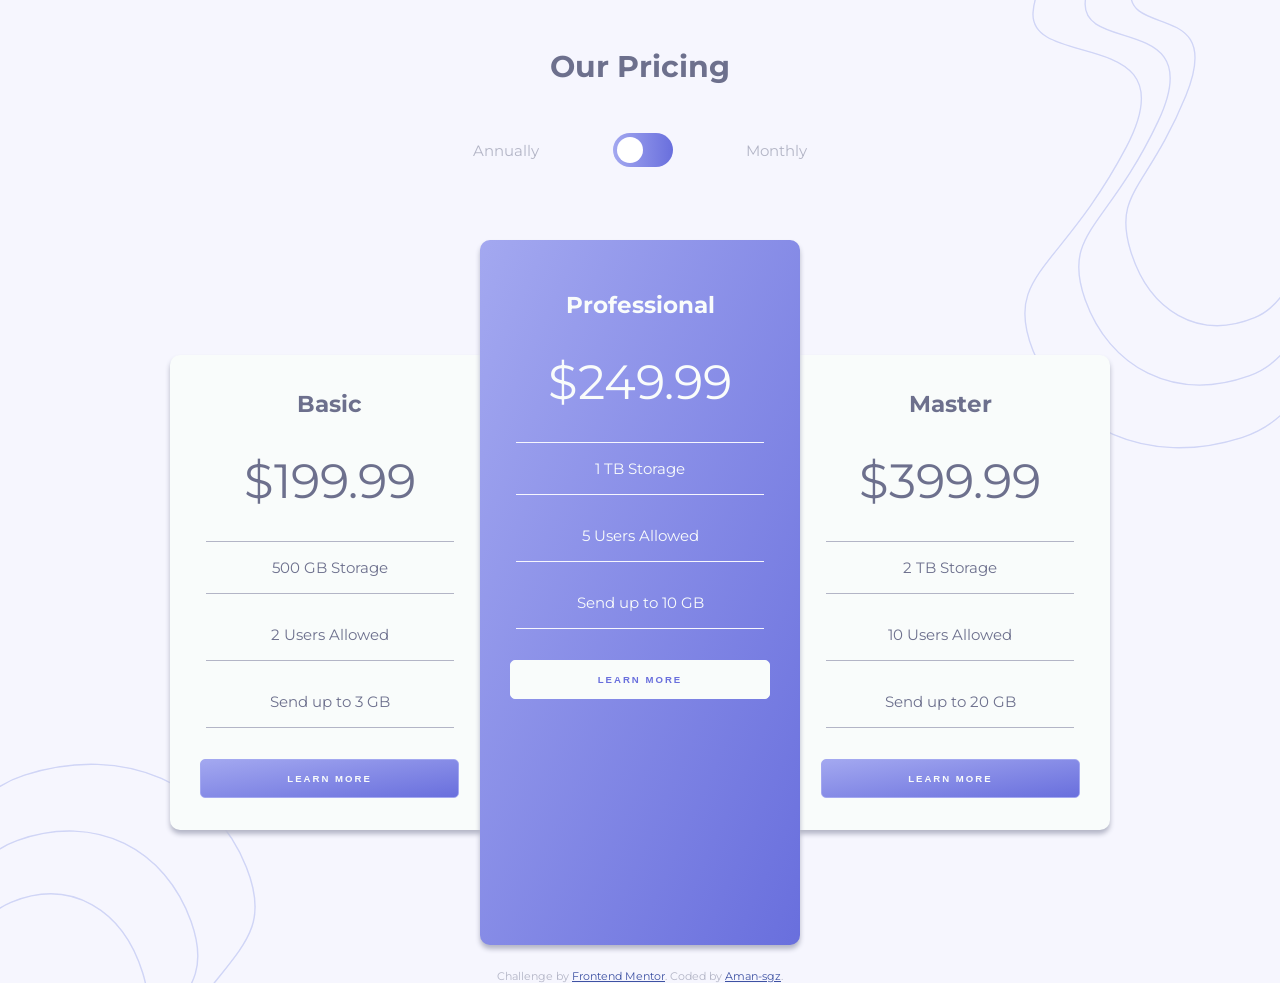
==== index.html @ 3aab44ef "Adding toggle." ====
<!DOCTYPE html>
<html lang="en">

<head>
  <meta charset="UTF-8">
  <meta name="viewport" content="width=device-width, initial-scale=1.0">
  <!-- displays site properly based on user's device -->

  <link rel="icon" type="image/png" sizes="32x32" href="./images/favicon-32x32.png">
  <link rel="stylesheet" href="styles/styles.css">

  <title>Frontend Mentor | [Pricing component with toggle]</title>

</head>

<body>

  <header>
    <h1 class="header__title">Our Pricing</h1>
    <div class="header__content">
      <p>Annually</p>
      <label for="toggle" class="switch">
        <input type="checkbox" name="toggle" id="toggle" unchecked>
        <span class="slider round"></span>
      </label>
      <p>Monthly</p>
    </div>
  </header>

  <div class="cards" id="cards">
    <div class="card">
      <h2 class="card__title">Basic</h2>
      <p class="card__price monthly">&dollar;19.99</p>
      <p class="card__price annually">&dollar;199.99</p>
      <p>500 GB Storage</p>
      <p>2 Users Allowed</p>
      <p>Send up to 3 GB</p>
      <button class="card__btn--blue">Learn More</button>
    </div>

    <div class="card card-blue">
      <h2 class="card-blue__title">Professional</h2>
      <p class="card-blue__price monthly">&dollar;24.99</p>
      <p class="card-blue__price annually">&dollar;249.99</p>
      <p>1 TB Storage</p>
      <p>5 Users Allowed</p>
      <p>Send up to 10 GB</p>
      <button class="card__btn--white">Learn More</button>
    </div>

    <div class="card">
      <h2 class="card__title">Master</h2>
      <p class="card__price monthly">&dollar;39.99</p>
      <p class="card__price annually">&dollar;399.99</p>
      <p>2 TB Storage</p>
      <p>10 Users Allowed</p>
      <p>Send up to 20 GB</p>
      <button class="card__btn--blue">Learn More</button>
    </div>
  </div>

  <div class="attribution">
    Challenge by <a href="https://www.frontendmentor.io?ref=challenge" target="_blank">Frontend Mentor</a>.
    Coded by <a href="#">Aman-sgz</a>.
  </div>

  <script src="js/scripts.js"></script>
</body>

</html>
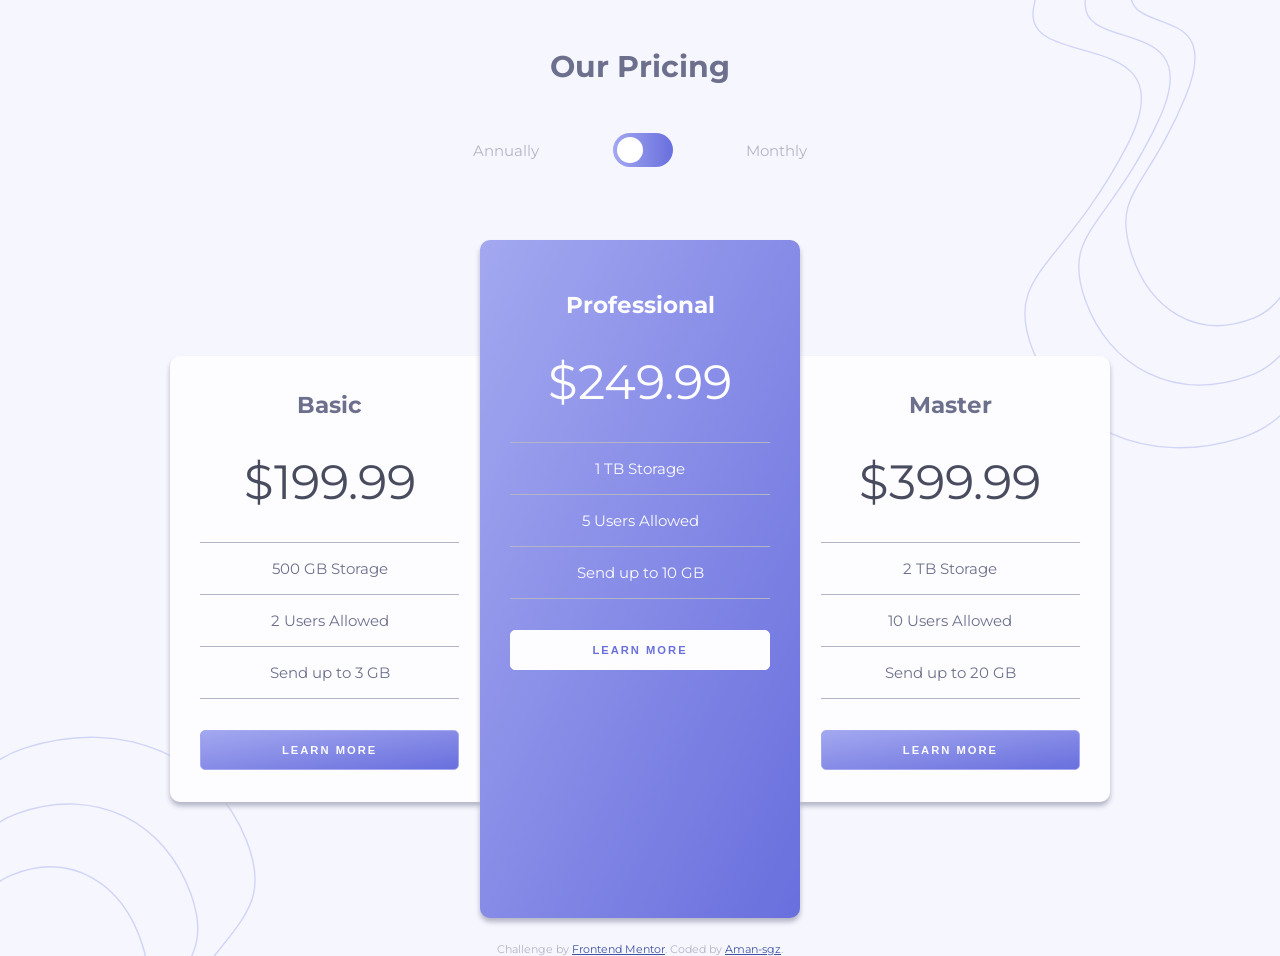
==== commit d28c9c0e: "Refactoring details list" ====
--- a/index.html
+++ b/index.html
@@ -32,9 +32,11 @@
       <h2 class="card__title">Basic</h2>
       <p class="card__price monthly">&dollar;19.99</p>
       <p class="card__price annually">&dollar;199.99</p>
-      <p>500 GB Storage</p>
-      <p>2 Users Allowed</p>
-      <p>Send up to 3 GB</p>
+      <ul class="card__list">
+        <li class="details">500 GB Storage</li>
+        <li class="details">2 Users Allowed</li>
+        <li class="details">Send up to 3 GB</li>
+      </ul>
       <button class="card__btn--blue">Learn More</button>
     </div>
 
@@ -42,9 +44,11 @@
       <h2 class="card-blue__title">Professional</h2>
       <p class="card-blue__price monthly">&dollar;24.99</p>
       <p class="card-blue__price annually">&dollar;249.99</p>
-      <p>1 TB Storage</p>
-      <p>5 Users Allowed</p>
-      <p>Send up to 10 GB</p>
+      <ul class="card__list">
+        <li class="details">1 TB Storage</li>
+        <li class="details">5 Users Allowed</li>
+        <li class="details">Send up to 10 GB</li>
+      </ul>        
       <button class="card__btn--white">Learn More</button>
     </div>
 
@@ -52,9 +56,11 @@
       <h2 class="card__title">Master</h2>
       <p class="card__price monthly">&dollar;39.99</p>
       <p class="card__price annually">&dollar;399.99</p>
-      <p>2 TB Storage</p>
-      <p>10 Users Allowed</p>
-      <p>Send up to 20 GB</p>
+      <ul class="card__list">
+        <li class="details">2 TB Storage</li>
+        <li class="details">10 Users Allowed</li>
+        <li class="details">Send up to 20 GB</li>
+      </ul>
       <button class="card__btn--blue">Learn More</button>
     </div>
   </div>
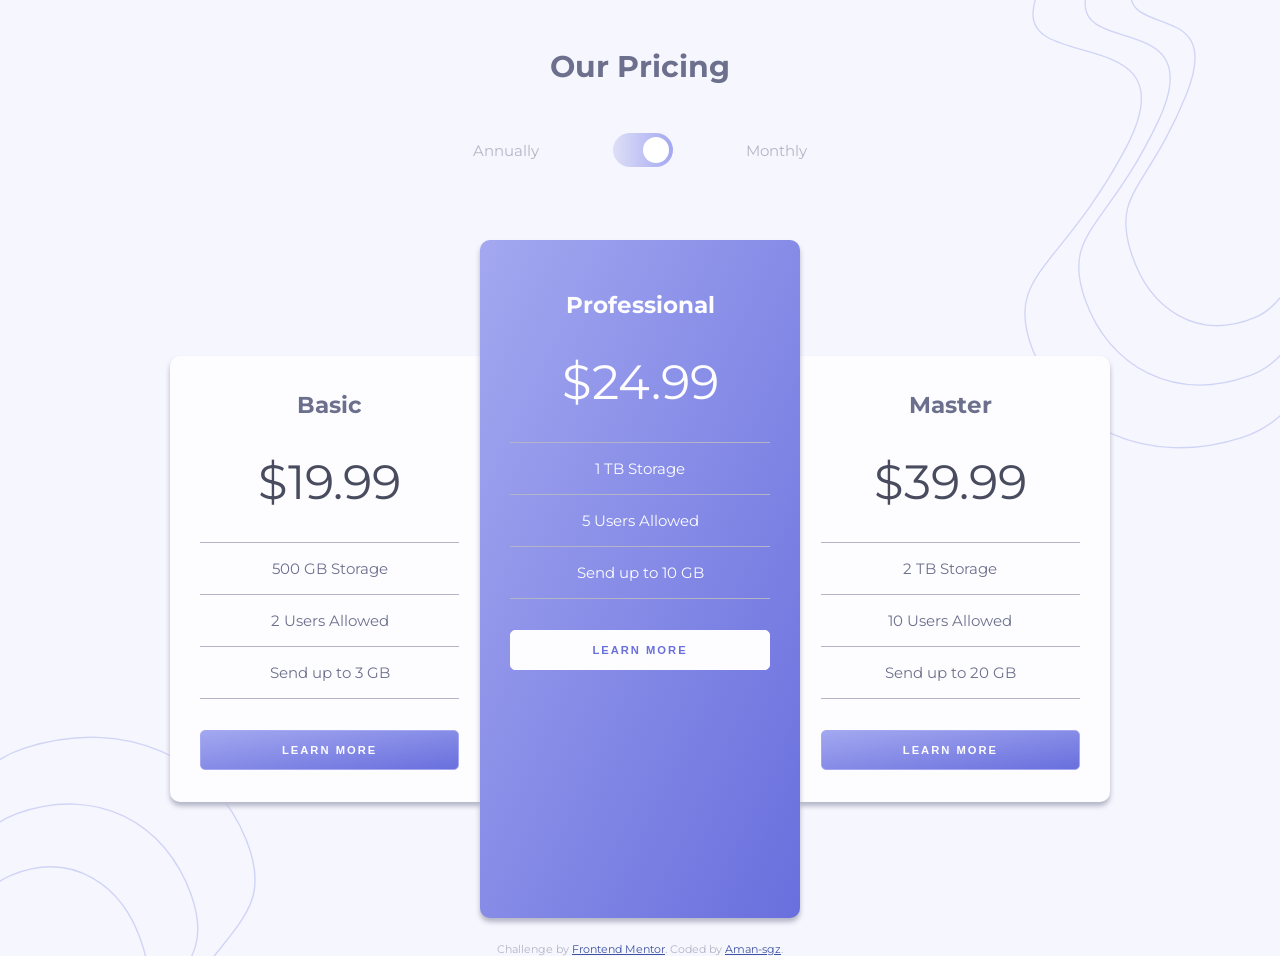
==== commit be814b07: "Refactoring" ====
--- a/index.html
+++ b/index.html
@@ -20,7 +20,7 @@
     <div class="header__content">
       <p>Annually</p>
       <label for="toggle" class="switch">
-        <input type="checkbox" name="toggle" id="toggle" unchecked>
+        <input type="checkbox" name="toggle" id="toggle" checked>
         <span class="slider round"></span>
       </label>
       <p>Monthly</p>
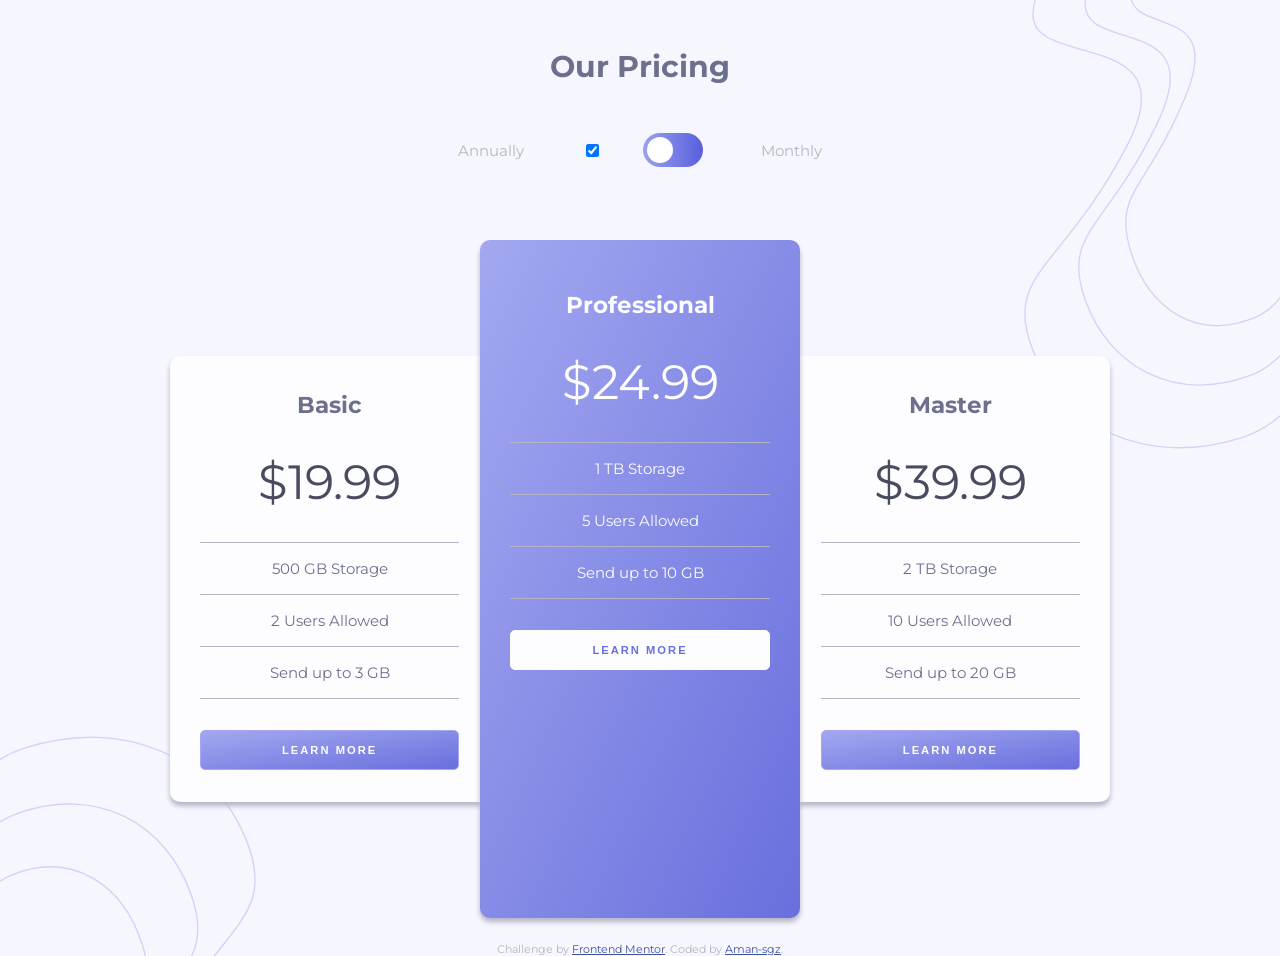
==== commit d1b78c1c: "Testing" ====
--- a/index.html
+++ b/index.html
@@ -19,8 +19,8 @@
     <h1 class="header__title">Our Pricing</h1>
     <div class="header__content">
       <p>Annually</p>
+      <input type="checkbox" name="toggle" id="toggle" checked>
       <label for="toggle" class="switch">
-        <input type="checkbox" name="toggle" id="toggle" checked>
         <span class="slider round"></span>
       </label>
       <p>Monthly</p>
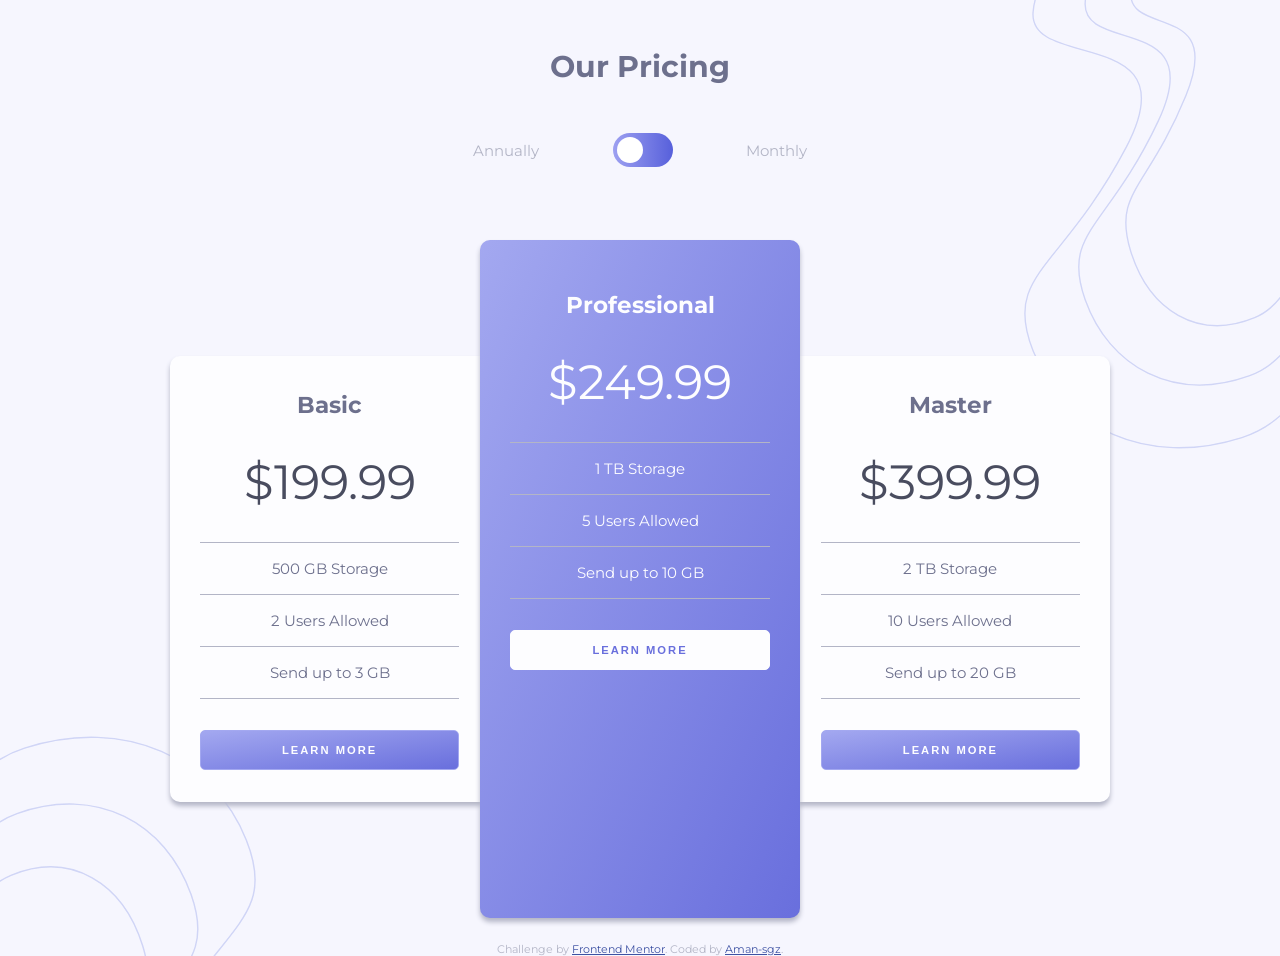
==== commit 1cc4a278: "Html Validation" ====
--- a/index.html
+++ b/index.html
@@ -19,8 +19,8 @@
     <h1 class="header__title">Our Pricing</h1>
     <div class="header__content">
       <p>Annually</p>
-      <input type="checkbox" name="toggle" id="toggle" checked>
       <label for="toggle" class="switch">
+        <input type="checkbox" name="toggle" id="toggle">
         <span class="slider round"></span>
       </label>
       <p>Monthly</p>
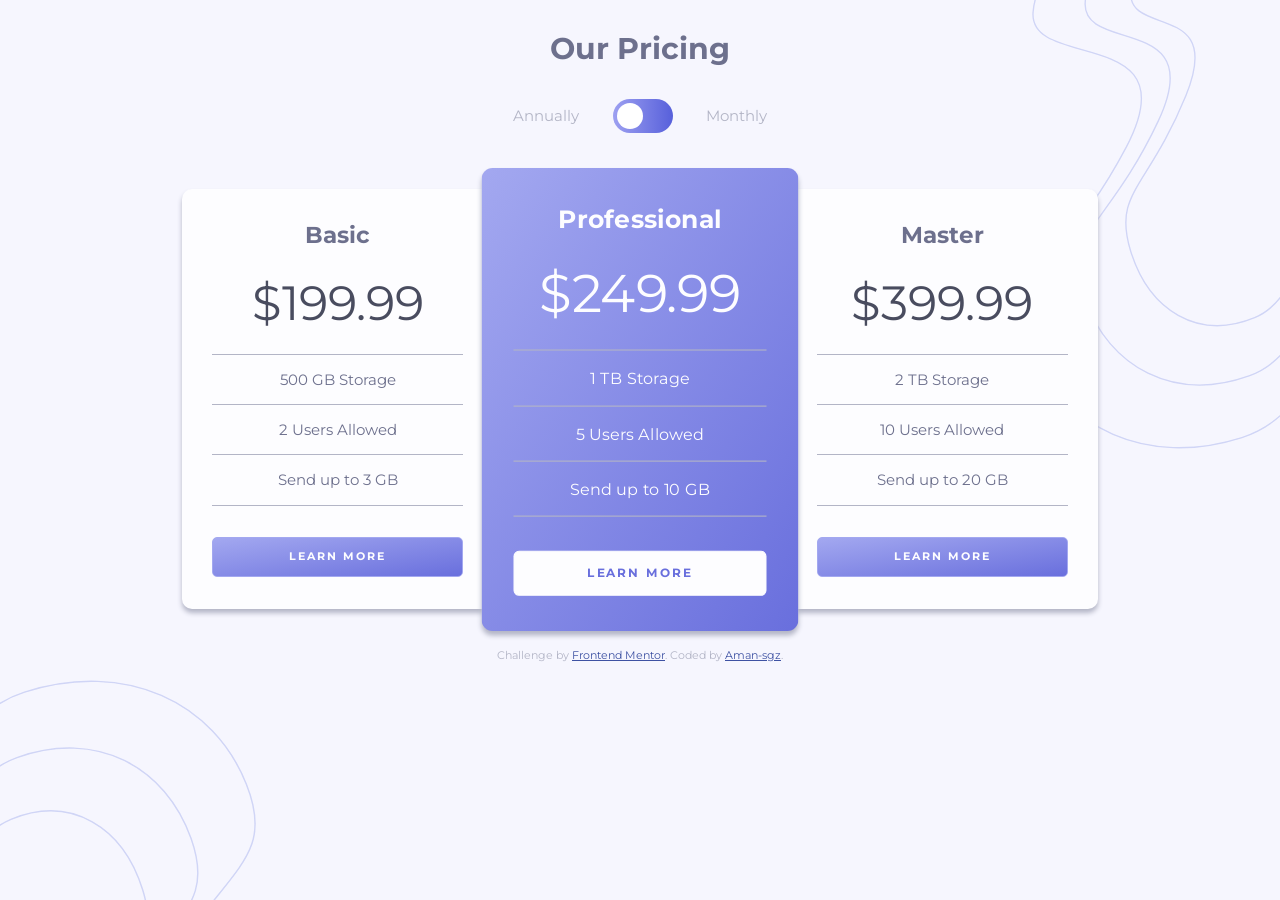
==== commit a8250070: "Last changes" ====
--- a/index.html
+++ b/index.html
@@ -67,7 +67,7 @@
 
   <div class="attribution">
     Challenge by <a href="https://www.frontendmentor.io?ref=challenge" target="_blank">Frontend Mentor</a>.
-    Coded by <a href="#">Aman-sgz</a>.
+    Coded by <a href="https://github.com/Aman-sgz/Pricing-Component-With-Toggle" target="_blank">Aman-sgz</a>.
   </div>
 
   <script src="js/scripts.js"></script>
--- a/styles/styles.css
+++ b/styles/styles.css
@@ -0,0 +1,664 @@
+@import url("https://fonts.googleapis.com/css2?family=Montserrat:wght@700&display=swap");
+.card .monthly {
+  display: none;
+}
+
+.show-annually .card .annually {
+  display: none;
+}
+
+.show-annually .card .monthly {
+  display: block;
+}
+
+/*! normalize.css v8.0.1 | MIT License | github.com/necolas/normalize.css */
+/* Document
+   ========================================================================== */
+/**
+ * 1. Correct the line height in all browsers.
+ * 2. Prevent adjustments of font size after orientation changes in iOS.
+ */
+*,
+*::after,
+*::before {
+  -webkit-box-sizing: border-box;
+  box-sizing: border-box;
+}
+
+html {
+  line-height: 1.15;
+  /* 1 */
+  -webkit-text-size-adjust: 100%;
+  /* 2 */
+}
+
+/* Sections
+     ========================================================================== */
+/**
+   * Remove the margin in all browsers.
+   */
+body {
+  margin: 0;
+}
+
+/**
+   * Render the `main` element consistently in IE.
+   */
+img {
+  max-width: 100%;
+}
+
+main {
+  display: block;
+}
+
+/**
+   * Correct the font size and margin on `h1` elements within `section` and
+   * `article` contexts in Chrome, Firefox, and Safari.
+   */
+h1 {
+  font-size: 2em;
+  margin: 0.67em 0;
+}
+
+/* Grouping content
+     ========================================================================== */
+/**
+   * 1. Add the correct box sizing in Firefox.
+   * 2. Show the overflow in Edge and IE.
+   */
+hr {
+  -webkit-box-sizing: content-box;
+  box-sizing: content-box;
+  /* 1 */
+  height: 0;
+  /* 1 */
+  overflow: visible;
+  /* 2 */
+}
+
+/**
+   * 1. Correct the inheritance and scaling of font size in all browsers.
+   * 2. Correct the odd `em` font sizing in all browsers.
+   */
+pre {
+  font-family: monospace, monospace;
+  /* 1 */
+  font-size: 1em;
+  /* 2 */
+}
+
+/* Text-level semantics
+     ========================================================================== */
+/**
+   * Remove the gray background on active links in IE 10.
+   */
+a {
+  background-color: transparent;
+}
+
+/**
+   * 1. Remove the bottom border in Chrome 57-
+   * 2. Add the correct text decoration in Chrome, Edge, IE, Opera, and Safari.
+   */
+abbr[title] {
+  border-bottom: none;
+  /* 1 */
+  text-decoration: underline;
+  /* 2 */
+  -webkit-text-decoration: underline dotted;
+  text-decoration: underline dotted;
+  /* 2 */
+}
+
+/**
+   * Add the correct font weight in Chrome, Edge, and Safari.
+   */
+b,
+strong {
+  font-weight: bolder;
+}
+
+/**
+   * 1. Correct the inheritance and scaling of font size in all browsers.
+   * 2. Correct the odd `em` font sizing in all browsers.
+   */
+code,
+kbd,
+samp {
+  font-family: monospace, monospace;
+  /* 1 */
+  font-size: 1em;
+  /* 2 */
+}
+
+/**
+   * Add the correct font size in all browsers.
+   */
+small {
+  font-size: 80%;
+}
+
+/**
+   * Prevent `sub` and `sup` elements from affecting the line height in
+   * all browsers.
+   */
+sub,
+sup {
+  font-size: 75%;
+  line-height: 0;
+  position: relative;
+  vertical-align: baseline;
+}
+
+sub {
+  bottom: -0.25em;
+}
+
+sup {
+  top: -0.5em;
+}
+
+/* Embedded content
+     ========================================================================== */
+/**
+   * Remove the border on images inside links in IE 10.
+   */
+img {
+  border-style: none;
+}
+
+/* Forms
+     ========================================================================== */
+/**
+   * 1. Change the font styles in all browsers.
+   * 2. Remove the margin in Firefox and Safari.
+   */
+button,
+input,
+optgroup,
+select,
+textarea {
+  font-family: inherit;
+  /* 1 */
+  font-size: 100%;
+  /* 1 */
+  line-height: 1.15;
+  /* 1 */
+  margin: 0;
+  /* 2 */
+}
+
+/**
+   * Show the overflow in IE.
+   * 1. Show the overflow in Edge.
+   */
+button,
+input {
+  /* 1 */
+  overflow: visible;
+}
+
+/**
+   * Remove the inheritance of text transform in Edge, Firefox, and IE.
+   * 1. Remove the inheritance of text transform in Firefox.
+   */
+button,
+select {
+  /* 1 */
+  text-transform: none;
+}
+
+/**
+   * Correct the inability to style clickable types in iOS and Safari.
+   */
+button,
+[type='button'],
+[type='reset'],
+[type='submit'] {
+  -webkit-appearance: button;
+}
+
+/**
+   * Remove the inner border and padding in Firefox.
+   */
+button::-moz-focus-inner,
+[type='button']::-moz-focus-inner,
+[type='reset']::-moz-focus-inner,
+[type='submit']::-moz-focus-inner {
+  border-style: none;
+  padding: 0;
+}
+
+/**
+   * Restore the focus styles unset by the previous rule.
+   */
+button:-moz-focusring,
+[type='button']:-moz-focusring,
+[type='reset']:-moz-focusring,
+[type='submit']:-moz-focusring {
+  outline: 1px dotted ButtonText;
+}
+
+/**
+   * Correct the padding in Firefox.
+   */
+fieldset {
+  padding: 0.35em 0.75em 0.625em;
+}
+
+/**
+   * 1. Correct the text wrapping in Edge and IE.
+   * 2. Correct the color inheritance from `fieldset` elements in IE.
+   * 3. Remove the padding so developers are not caught out when they zero out
+   *    `fieldset` elements in all browsers.
+   */
+legend {
+  -webkit-box-sizing: border-box;
+  box-sizing: border-box;
+  /* 1 */
+  color: inherit;
+  /* 2 */
+  display: table;
+  /* 1 */
+  max-width: 100%;
+  /* 1 */
+  padding: 0;
+  /* 3 */
+  white-space: normal;
+  /* 1 */
+}
+
+/**
+   * Add the correct vertical alignment in Chrome, Firefox, and Opera.
+   */
+progress {
+  vertical-align: baseline;
+}
+
+/**
+   * Remove the default vertical scrollbar in IE 10+.
+   */
+textarea {
+  overflow: auto;
+}
+
+/**
+   * 1. Add the correct box sizing in IE 10.
+   * 2. Remove the padding in IE 10.
+   */
+[type='checkbox'],
+[type='radio'] {
+  -webkit-box-sizing: border-box;
+  box-sizing: border-box;
+  /* 1 */
+  padding: 0;
+  /* 2 */
+}
+
+/**
+   * Correct the cursor style of increment and decrement buttons in Chrome.
+   */
+[type='number']::-webkit-inner-spin-button,
+[type='number']::-webkit-outer-spin-button {
+  height: auto;
+}
+
+/**
+   * 1. Correct the odd appearance in Chrome and Safari.
+   * 2. Correct the outline style in Safari.
+   */
+[type='search'] {
+  -webkit-appearance: textfield;
+  /* 1 */
+  outline-offset: -2px;
+  /* 2 */
+}
+
+/**
+   * Remove the inner padding in Chrome and Safari on macOS.
+   */
+[type='search']::-webkit-search-decoration {
+  -webkit-appearance: none;
+}
+
+/**
+   * 1. Correct the inability to style clickable types in iOS and Safari.
+   * 2. Change font properties to `inherit` in Safari.
+   */
+::-webkit-file-upload-button {
+  -webkit-appearance: button;
+  /* 1 */
+  font: inherit;
+  /* 2 */
+}
+
+/* Interactive
+     ========================================================================== */
+/*
+   * Add the correct display in Edge, IE 10+, and Firefox.
+   */
+details {
+  display: block;
+}
+
+/*
+   * Add the correct display in all browsers.
+   */
+summary {
+  display: list-item;
+}
+
+/* Misc
+     ========================================================================== */
+/**
+   * Add the correct display in IE 10+.
+   */
+template {
+  display: none;
+}
+
+/**
+   * Add the correct display in IE 10.
+   */
+[hidden] {
+  display: none;
+}
+html {
+  min-height: 100%;
+}
+
+body {
+  font-family: "Montserrat", "sans-serif";
+  font-size: 15px;
+  margin: 0;
+  background-image: url(../images/bg-top.svg);
+  background-repeat: no-repeat;
+  background-size: contain;
+  background-position: 180px -50px;
+  background-color: #f6f6fe;
+}
+
+@media screen and (min-width: 1200px) {
+  body {
+    background-image: url(../images/bg-top.svg), url(../images/bg-bottom.svg);
+    background-repeat: no-repeat, no-repeat;
+    background-position: right top, left bottom;
+    background-size: 20%, 20%;
+  }
+}
+
+/* Header
+------------------------------------------------------------------------------ */
+.header__title {
+  color: #6d708d;
+  text-align: center;
+  margin: 3rem;
+}
+
+@media screen and (min-width: 1200px) {
+  .header__title {
+    margin: 2rem;
+  }
+}
+
+.header__content {
+  display: -webkit-box;
+  display: -ms-flexbox;
+  display: flex;
+  -webkit-box-pack: space-evenly;
+      -ms-flex-pack: space-evenly;
+          justify-content: space-evenly;
+  margin: 2rem auto;
+}
+
+@media screen and (min-width: 1200px) {
+  .header__content {
+    -webkit-box-pack: space-evenly;
+        -ms-flex-pack: space-evenly;
+            justify-content: space-evenly;
+    margin: 2rem 30rem;
+  }
+}
+
+.header__content p {
+  margin: 0.5rem 1rem;
+  color: #b3b5c6;
+}
+
+/* Attribution
+--------------------------------------------------------------------------------- */
+.attribution {
+  font-size: 11px;
+  text-align: center;
+  color: #b3b5c6;
+  margin-top: 1rem;
+}
+
+.attribution a {
+  color: #3e52a3;
+}
+
+.cards {
+  display: -webkit-box;
+  display: -ms-flexbox;
+  display: flex;
+  -webkit-box-orient: vertical;
+  -webkit-box-direction: normal;
+      -ms-flex-direction: column;
+          flex-direction: column;
+  -webkit-box-align: center;
+      -ms-flex-align: center;
+          align-items: center;
+  width: 90%;
+  margin: 0 auto;
+}
+
+@media screen and (min-width: 1200px) {
+  .cards {
+    display: -webkit-box;
+    display: -ms-flexbox;
+    display: flex;
+    -webkit-box-orient: horizontal;
+    -webkit-box-direction: normal;
+        -ms-flex-direction: row;
+            flex-direction: row;
+  }
+}
+
+.card,
+.card-blue {
+  display: -webkit-box;
+  display: -ms-flexbox;
+  display: flex;
+  -webkit-box-orient: vertical;
+  -webkit-box-direction: normal;
+      -ms-flex-direction: column;
+          flex-direction: column;
+  -webkit-box-align: center;
+      -ms-flex-align: center;
+          align-items: center;
+  width: 95%;
+  margin: 1.5rem auto;
+  padding: 1rem;
+  -webkit-box-shadow: 0 4px 5px #b3b5c6;
+          box-shadow: 0 4px 5px #b3b5c6;
+  border-radius: 10px;
+  color: #6d708d;
+  background-color: #fdfdff;
+}
+
+@media screen and (min-width: 700px) {
+  .card,
+  .card-blue {
+    width: 60%;
+  }
+}
+
+@media screen and (min-width: 1200px) {
+  .card,
+  .card-blue {
+    width: 27%;
+  }
+}
+
+.card-blue {
+  background-image: -webkit-gradient(linear, right bottom, left top, from(#696fdd), to(#a3a8f0));
+  background-image: linear-gradient(to left top, #696fdd, #a3a8f0);
+  color: #fdfdff;
+}
+
+@media screen and (min-width: 1200px) {
+  .card-blue {
+    margin-left: -10%;
+    margin-right: -10%;
+    -webkit-transform: scale(1.1);
+            transform: scale(1.1);
+    width: 25%;
+    z-index: 100;
+  }
+}
+
+.card__title {
+  color: #6d708d;
+}
+
+/* Prices
+------------------------------------------------------------------------------  */
+.card__price {
+  font-size: 3rem;
+  color: #494c5f;
+  margin: 0.5rem auto;
+}
+
+.card-blue__price {
+  font-size: 3rem;
+  color: #fdfdff;
+  margin: 0.5rem auto;
+}
+
+/* Details
+---------------------------------------------------------------------------------*/
+.card__list {
+  list-style-type: none;
+  border-top: 1px solid #b3b5c6;
+  padding: 0;
+  text-align: center;
+  width: 90%;
+}
+
+.card__list .details {
+  border-bottom: 1px solid #b3b5c6;
+  margin: 0 auto;
+  padding: 1rem;
+}
+
+.card__btn--white,
+.card__btn--blue {
+  font-size: 0.7rem;
+  font-weight: bold;
+  letter-spacing: 2px;
+  border-radius: 5px;
+  text-transform: uppercase;
+  padding: 0.8rem 0.5rem;
+  margin: 1rem 0;
+  color: #fdfdff;
+  width: 90%;
+}
+
+.card__btn--white {
+  background-color: #fdfdff;
+  color: #696fdd;
+  border: 1px solid #fdfdff;
+}
+
+@media screen and (min-width: 992px) {
+  .card__btn--white:hover {
+    background-image: -webkit-gradient(linear, right bottom, left top, from(#696fdd), to(#a3a8f0));
+    background-image: linear-gradient(to left top, #696fdd, #a3a8f0);
+    border: 1px solid #f6f6fe;
+    color: #fdfdff;
+    cursor: pointer;
+  }
+}
+
+.card__btn--blue {
+  background-image: -webkit-gradient(linear, right bottom, left top, from(#696fdd), to(#a3a8f0));
+  background-image: linear-gradient(to left top, #696fdd, #a3a8f0);
+  border: 1px solid #a3a8f0;
+}
+
+@media screen and (min-width: 992px) {
+  .card__btn--blue:hover {
+    background-image: none;
+    background-color: #fdfdff;
+    border: 1px solid #696fdd;
+    color: #696fdd;
+    cursor: pointer;
+  }
+}
+
+/* Switch
+---------------------------------------------------------------------------------*/
+.switch {
+  position: relative;
+  display: inline-block;
+  width: 60px;
+  height: 34px;
+}
+
+.switch input {
+  opacity: 0;
+  width: 0;
+  height: 0;
+}
+
+.slider {
+  position: absolute;
+  cursor: pointer;
+  top: 0;
+  left: 0;
+  right: 0;
+  bottom: 0;
+  background-image: -webkit-gradient(linear, left top, right top, from(#9da0f1), to(#5760db));
+  background-image: linear-gradient(to right, #9da0f1, #5760db);
+  -webkit-transition: .4s;
+  transition: .4s;
+}
+
+.slider:before {
+  position: absolute;
+  content: "";
+  height: 26px;
+  width: 26px;
+  left: 4px;
+  bottom: 4px;
+  background-color: white;
+  -webkit-transition: .4s;
+  transition: .4s;
+}
+
+input:checked + .slider {
+  background-image: -webkit-gradient(linear, left top, right top, from(#dedff7), to(#a3a8f0));
+  background-image: linear-gradient(to right, #dedff7, #a3a8f0);
+}
+
+input:focus + .slider {
+  -webkit-box-shadow: 0 0 1px #2196F3;
+          box-shadow: 0 0 1px #2196F3;
+}
+
+input:checked + .slider:before {
+  -webkit-transform: translateX(26px);
+          transform: translateX(26px);
+}
+
+/* Rounded sliders */
+.slider.round {
+  border-radius: 34px;
+}
+
+.slider.round:before {
+  border-radius: 50%;
+}
+/*# sourceMappingURL=styles.css.map */
